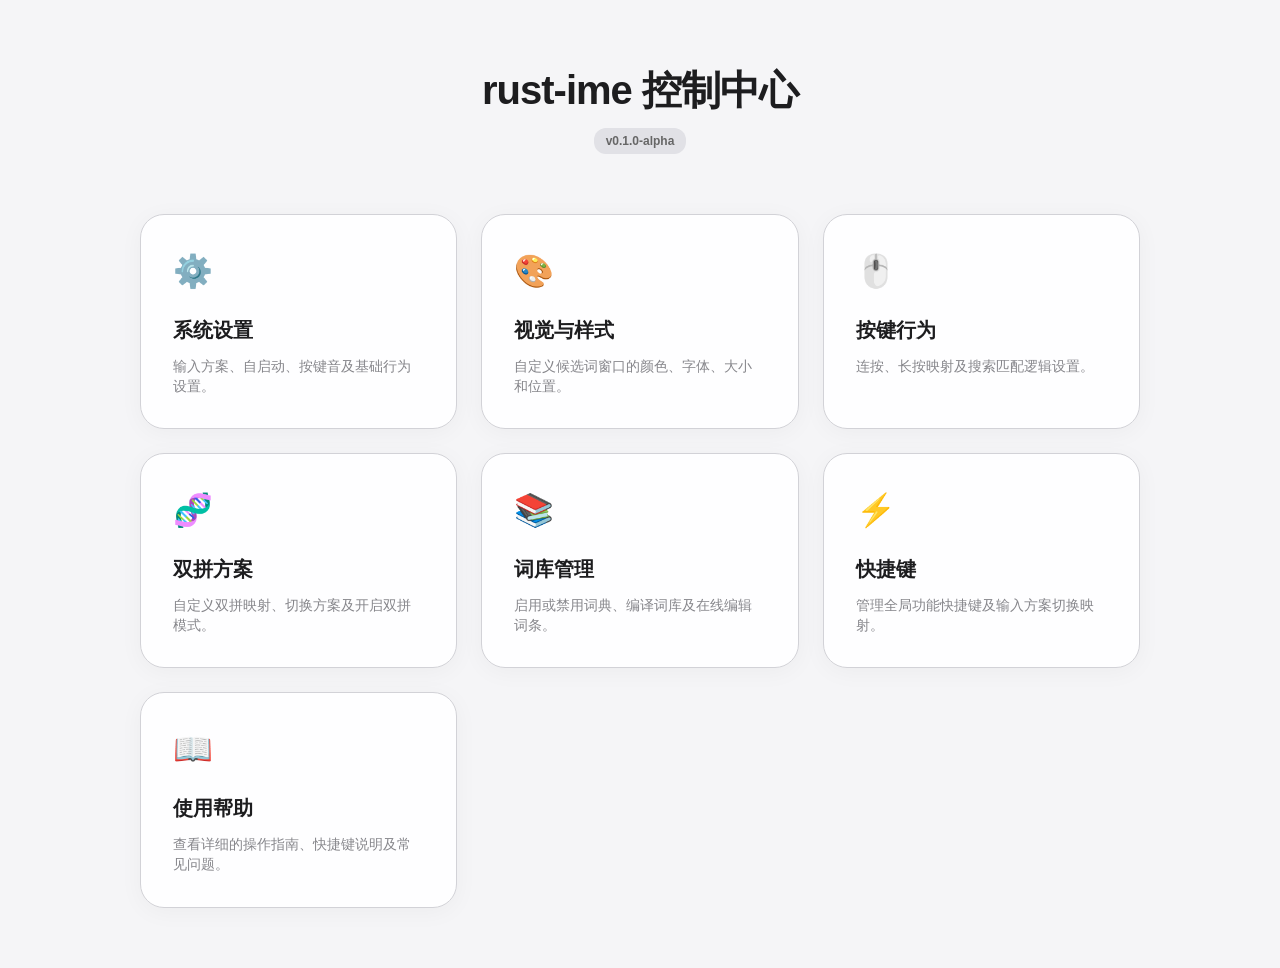
==== static/index.html @ 0a00b8b0 "feat: remove learning mode feature" ====
<!DOCTYPE html>
<html lang="zh-CN">
<head>
    <meta charset="UTF-8">
    <meta name="viewport" content="width=device-width, initial-scale=1.0">
    <title>rust-ime 控制中心</title>
    <link rel="stylesheet" href="/static/css/style.css">
    <style>
        .grid-dashboard {
            display: grid;
            grid-template-columns: repeat(auto-fill, minmax(280px, 1fr));
            gap: 24px;
            margin-top: 40px;
        }

        .nav-card {
            background: var(--apple-card);
            border-radius: 24px;
            padding: 32px;
            text-decoration: none;
            color: var(--apple-text);
            border: 1px solid var(--apple-border);
            transition: all 0.3s cubic-bezier(0.4, 0, 0.2, 1);
            display: flex;
            flex-direction: column;
            gap: 12px;
            box-shadow: 0 4px 24px rgba(0,0,0,0.04);
        }

        .nav-card:hover {
            transform: translateY(-5px);
            box-shadow: 0 12px 40px rgba(0,0,0,0.08);
            border-color: var(--apple-accent);
        }

        .nav-card .icon {
            font-size: 32px;
            margin-bottom: 8px;
        }

        .nav-card h3 {
            margin: 0;
            font-size: 20px;
            font-weight: 600;
        }

        .nav-card p {
            margin: 0;
            font-size: 14px;
            color: var(--apple-secondary);
            line-height: 1.4;
        }

        .logo-area {
            text-align: center;
            margin-bottom: 60px;
        }

        .version {
            display: inline-block;
            background: #e1e1e6;
            padding: 4px 12px;
            border-radius: 12px;
            font-size: 12px;
            font-weight: 600;
            color: #666;
            margin-top: 8px;
        }
    </style>
</head>
<body>
    <div class="container">
        <div class="logo-area">
            <h1>rust-ime 控制中心</h1>
            <span class="version">v0.1.0-alpha</span>
        </div>

        <div class="grid-dashboard">
            <a href="/static/settings/system.html" class="nav-card">
                <div class="icon">⚙️</div>
                <h3>系统设置</h3>
                <p>输入方案、自启动、按键音及基础行为设置。</p>
            </a>

            <a href="/static/settings/appearance.html" class="nav-card">
                <div class="icon">🎨</div>
                <h3>视觉与样式</h3>
                <p>自定义候选词窗口的颜色、字体、大小和位置。</p>
            </a>

            <a href="/static/settings/keybehavior.html" class="nav-card">
                <div class="icon">🖱️</div>
                <h3>按键行为</h3>
                <p>连按、长按映射及搜索匹配逻辑设置。</p>
            </a>

            <a href="/static/settings/doublepinyin.html" class="nav-card">
                <div class="icon">🧬</div>
                <h3>双拼方案</h3>
                <p>自定义双拼映射、切换方案及开启双拼模式。</p>
            </a>

            <a href="/static/settings/dictionary.html" class="nav-card">
                <div class="icon">📚</div>
                <h3>词库管理</h3>
                <p>启用或禁用词典、编译词库及在线编辑词条。</p>
            </a>

            <a href="/static/settings/hotkeys.html" class="nav-card">
                <div class="icon">⚡</div>
                <h3>快捷键</h3>
                <p>管理全局功能快捷键及输入方案切换映射。</p>
            </a>

            <a href="/static/help.html" class="nav-card">
                <div class="icon">📖</div>
                <h3>使用帮助</h3>
                <p>查看详细的操作指南、快捷键说明及常见问题。</p>
            </a>
        </div>
    </div>
</body>
</html>
---- static/css/style.css ----
:root {
    --apple-bg: #f5f5f7;
    --apple-card: rgba(255, 255, 255, 0.95);
    --apple-accent: #0071e3;
    --apple-text: #1d1d1f;
    --apple-secondary: #86868b;
    --apple-border: #d2d2d7;
    --apple-glass: blur(20px) saturate(180%);
}

body {
    font-family: -apple-system, BlinkMacSystemFont, "SF Pro Text", "Myriad Set Pro", "Helvetica Neue", Helvetica, Arial, sans-serif;
    background-color: var(--apple-bg);
    color: var(--apple-text);
    margin: 0;
    padding: 0;
    line-height: 1.5;
}

.container {
    max-width: 1000px;
    margin: 0 auto;
    padding: 60px 20px;
}

header {
    margin-bottom: 40px;
    display: flex;
    align-items: center;
    gap: 20px;
}

.back-link {
    text-decoration: none;
    color: var(--apple-accent);
    font-weight: 500;
    display: flex;
    align-items: center;
    gap: 5px;
}

h1 {
    font-size: 40px;
    font-weight: 700;
    margin: 0;
    letter-spacing: -1px;
}

h2 {
    font-size: 22px;
    font-weight: 600;
    margin: 40px 0 20px;
    border-bottom: 1px solid var(--apple-border);
    padding-bottom: 10px;
}

h3 {
    font-size: 18px;
    font-weight: 600;
    margin: 0 0 10px;
}

.card {
    background: var(--apple-card);
    border-radius: 20px;
    padding: 24px;
    margin-bottom: 24px;
    border: 1px solid var(--apple-border);
    box-shadow: 0 4px 24px rgba(0,0,0,0.06);
}

.setting-item {
    display: flex;
    align-items: center;
    justify-content: space-between;
    padding: 18px 0;
    border-bottom: 1px solid #efefef;
}

.setting-item:last-child {
    border-bottom: none;
}

.info {
    flex: 1;
    margin-right: 20px;
}

.info .title {
    font-weight: 600;
    font-size: 16px;
}

.info .desc {
    font-size: 13px;
    color: var(--apple-secondary);
    margin-top: 4px;
}

input[type="text"], input[type="number"], select {
    background: #ffffff;
    border: 2px solid #8e8e93;
    border-radius: 10px;
    padding: 10px 14px;
    font-size: 14px;
    outline: none;
    transition: all 0.2s;
    color: #000;
    font-weight: 600;
}

input:focus {
    border-color: var(--apple-accent);
    box-shadow: 0 0 0 4px rgba(0,113,227,0.15);
}

.btn {
    background: var(--apple-accent);
    color: white;
    border: none;
    border-radius: 14px;
    padding: 12px 24px;
    font-weight: 600;
    font-size: 15px;
    cursor: pointer;
    transition: all 0.2s;
    box-shadow: 0 4px 12px rgba(0,113,227,0.2);
}

.btn:hover {
    transform: scale(1.02);
    filter: brightness(1.1);
}

.btn-danger {
    background: #ff3b30;
    box-shadow: 0 4px 12px rgba(255, 59, 48, 0.2);
}

.switch {
    position: relative;
    display: inline-block;
    width: 50px;
    height: 28px;
}

.switch input {
    opacity: 0;
    width: 0;
    height: 0;
}

.slider {
    position: absolute;
    cursor: pointer;
    top: 0;
    left: 0;
    right: 0;
    bottom: 0;
    background-color: #d1d1d6;
    transition: .4s;
    border-radius: 34px;
}

.slider:before {
    position: absolute;
    content: "";
    height: 22px;
    width: 22px;
    left: 3px;
    bottom: 3px;
    background-color: white;
    transition: .4s;
    border-radius: 50%;
    box-shadow: 0 2px 4px rgba(0,0,0,0.1);
}

input:checked + .slider {
    background-color: #34c759;
}

input:checked + .slider:before {
    transform: translateX(22px);
}

.color-picker-group {
    display: flex;
    align-items: center;
    gap: 12px;
}

.color-preview {
    width: 40px;
    height: 40px;
    border-radius: 50%;
    border: 2px solid var(--apple-border);
    cursor: pointer;
    padding: 0;
    overflow: hidden;
    box-shadow: 0 2px 8px rgba(0,0,0,0.1);
}

.color-preview input[type="color"] {
    width: 100%;
    height: 100%;
    transform: scale(1.5);
    cursor: pointer;
    border: none;
    background: none;
}

.profile-chip-group {
    display: flex;
    flex-wrap: wrap;
    gap: 10px;
    margin-top: 10px;
}

.profile-chip {
    display: flex;
    align-items: center;
    gap: 8px;
    background: white;
    border: 2px solid var(--apple-border);
    padding: 8px 16px;
    border-radius: 20px;
    cursor: pointer;
    transition: all 0.2s;
    font-weight: 600;
}

.profile-chip.active {
    border-color: var(--apple-accent);
    background: rgba(0,113,227,0.05);
    color: var(--apple-accent);
}

.profile-chip input {
    display: none;
}

.grid-2 {
    display: grid;
    grid-template-columns: 1fr 1fr;
    gap: 20px;
}

.sticky-footer {
    position: fixed;
    bottom: 0;
    left: 0;
    right: 0;
    background: rgba(245, 245, 247, 0.8);
    backdrop-filter: blur(20px);
    border-top: 1px solid var(--apple-border);
    padding: 15px 0;
    display: flex;
    justify-content: center;
    gap: 20px;
    z-index: 100;
}

.status-toast {
    position: fixed;
    bottom: 80px;
    left: 50%;
    transform: translateX(-50%);
    background: rgba(0,0,0,0.85);
    color: white;
    padding: 14px 34px;
    border-radius: 20px;
    display: none;
    z-index: 1000;
    backdrop-filter: blur(10px);
}

/* Keyboard styles */
.keyboard {
    display: flex;
    flex-direction: column;
    gap: 10px;
    background: #d2d2d7;
    padding: 15px;
    border-radius: 15px;
    width: fit-content;
    margin: 20px auto;
}
.keyboard-row {
    display: flex;
    justify-content: center;
    gap: 6px;
}
.kb-key {
    width: 50px;
    height: 50px;
    background: white;
    border-radius: 8px;
    display: flex;
    flex-direction: column;
    align-items: center;
    justify-content: center;
    cursor: pointer;
    box-shadow: 0 2px 4px rgba(0,0,0,0.1);
    transition: all 0.2s;
    user-select: none;
    position: relative;
}
.kb-key:hover {
    transform: translateY(-2px);
    box-shadow: 0 4px 8px rgba(0,0,0,0.15);
    background: #fdfdfd;
}
.kb-key.active {
    border: 2px solid var(--apple-accent);
}
.kb-key.type-diacritic { background: #e1f5fe; }
.kb-key.type-special { background: #fff9c4; }
.kb-key.type-profile { background: #e8f5e9; }
.kb-key-main { font-size: 16px; font-weight: 700; }
.kb-key-sub { font-size: 10px; color: var(--apple-secondary); overflow: hidden; white-space: nowrap; max-width: 45px; text-align: center; }
.kb-edit-box { display: none; background: var(--apple-card); border-radius: 15px; padding: 20px; margin-top: 20px; border: 1px solid var(--apple-border); box-shadow: 0 4px 12px rgba(0,0,0,0.1); }
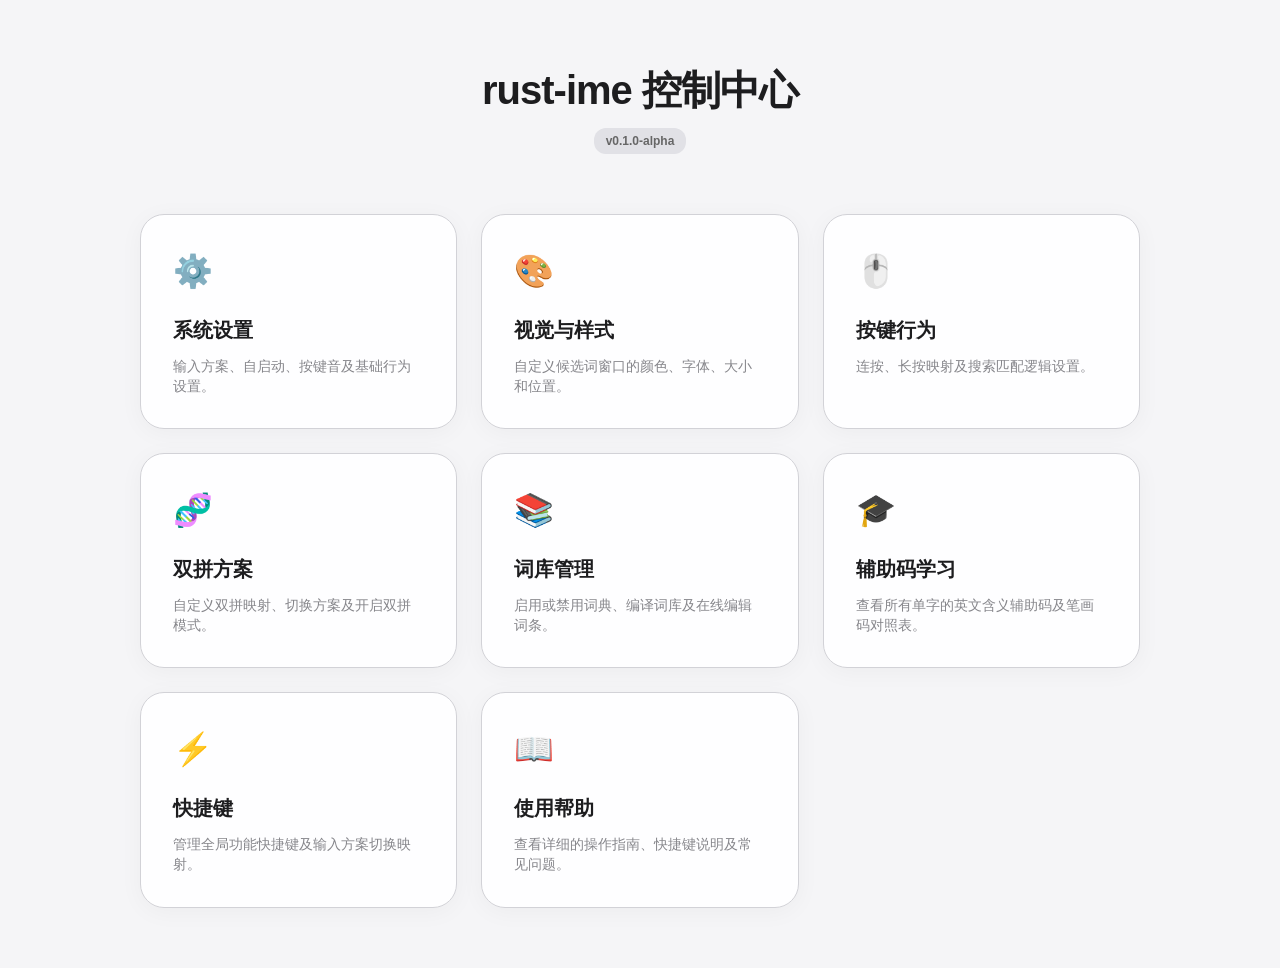
==== commit 8b375977: "Web: Add Character Auxiliary Code Learning page with real dictionary data" ====
--- a/static/index.html
+++ b/static/index.html
@@ -106,6 +106,12 @@
                 <p>启用或禁用词典、编译词库及在线编辑词条。</p>
             </a>
 
+            <a href="/static/settings/dictionary_viewer.html" class="nav-card">
+                <div class="icon">🎓</div>
+                <h3>辅助码学习</h3>
+                <p>查看所有单字的英文含义辅助码及笔画码对照表。</p>
+            </a>
+
             <a href="/static/settings/hotkeys.html" class="nav-card">
                 <div class="icon">⚡</div>
                 <h3>快捷键</h3>
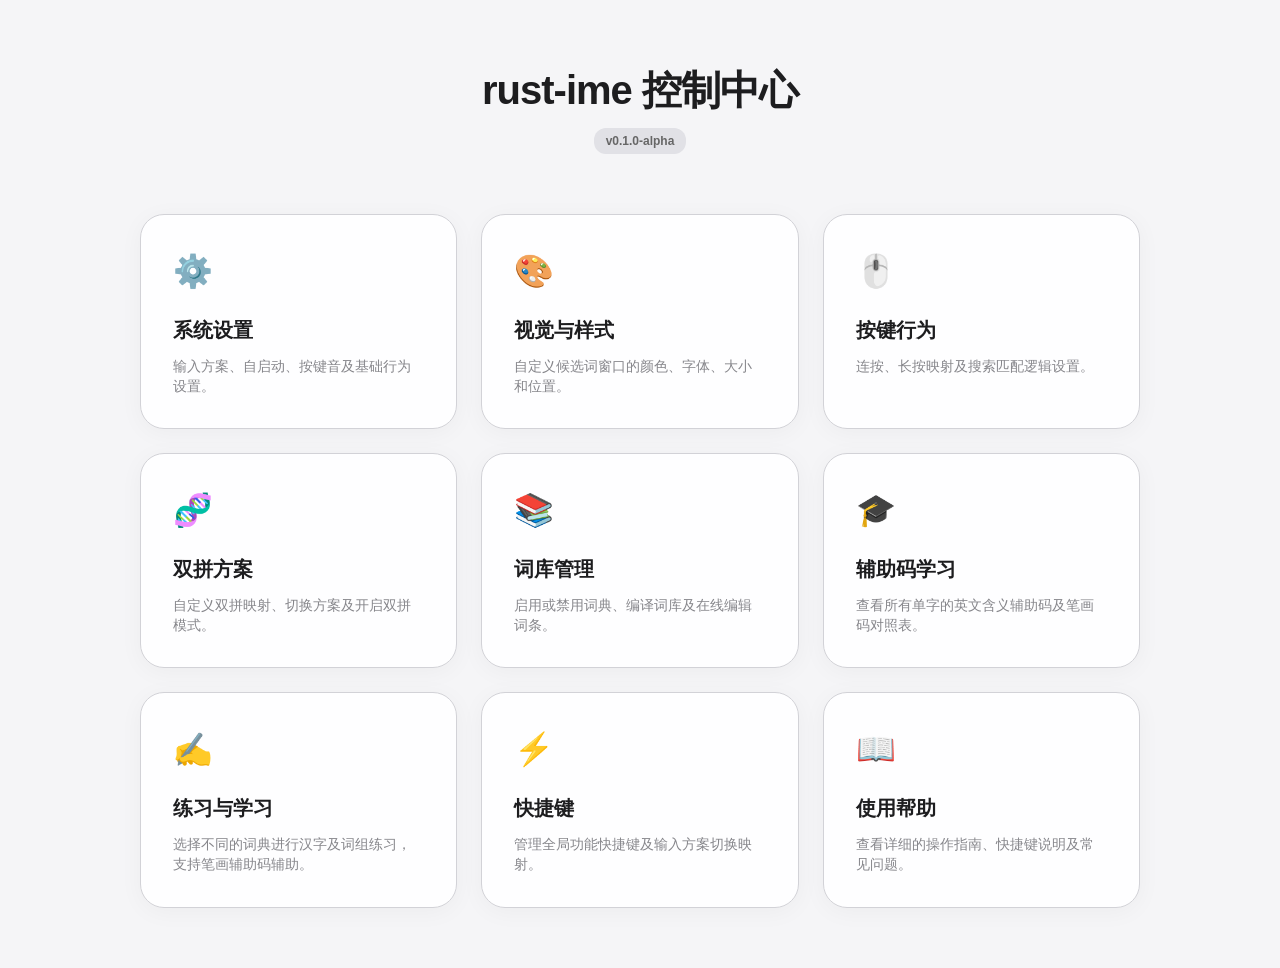
==== commit 6d344a34: "style: finalize candidate UI and add learning mode to dashboard" ====
--- a/static/index.html
+++ b/static/index.html
@@ -112,6 +112,12 @@
                 <p>查看所有单字的英文含义辅助码及笔画码对照表。</p>
             </a>
 
+            <a href="/static/settings/learning.html" class="nav-card">
+                <div class="icon">✍️</div>
+                <h3>练习与学习</h3>
+                <p>选择不同的词典进行汉字及词组练习，支持笔画辅助码辅助。</p>
+            </a>
+
             <a href="/static/settings/hotkeys.html" class="nav-card">
                 <div class="icon">⚡</div>
                 <h3>快捷键</h3>
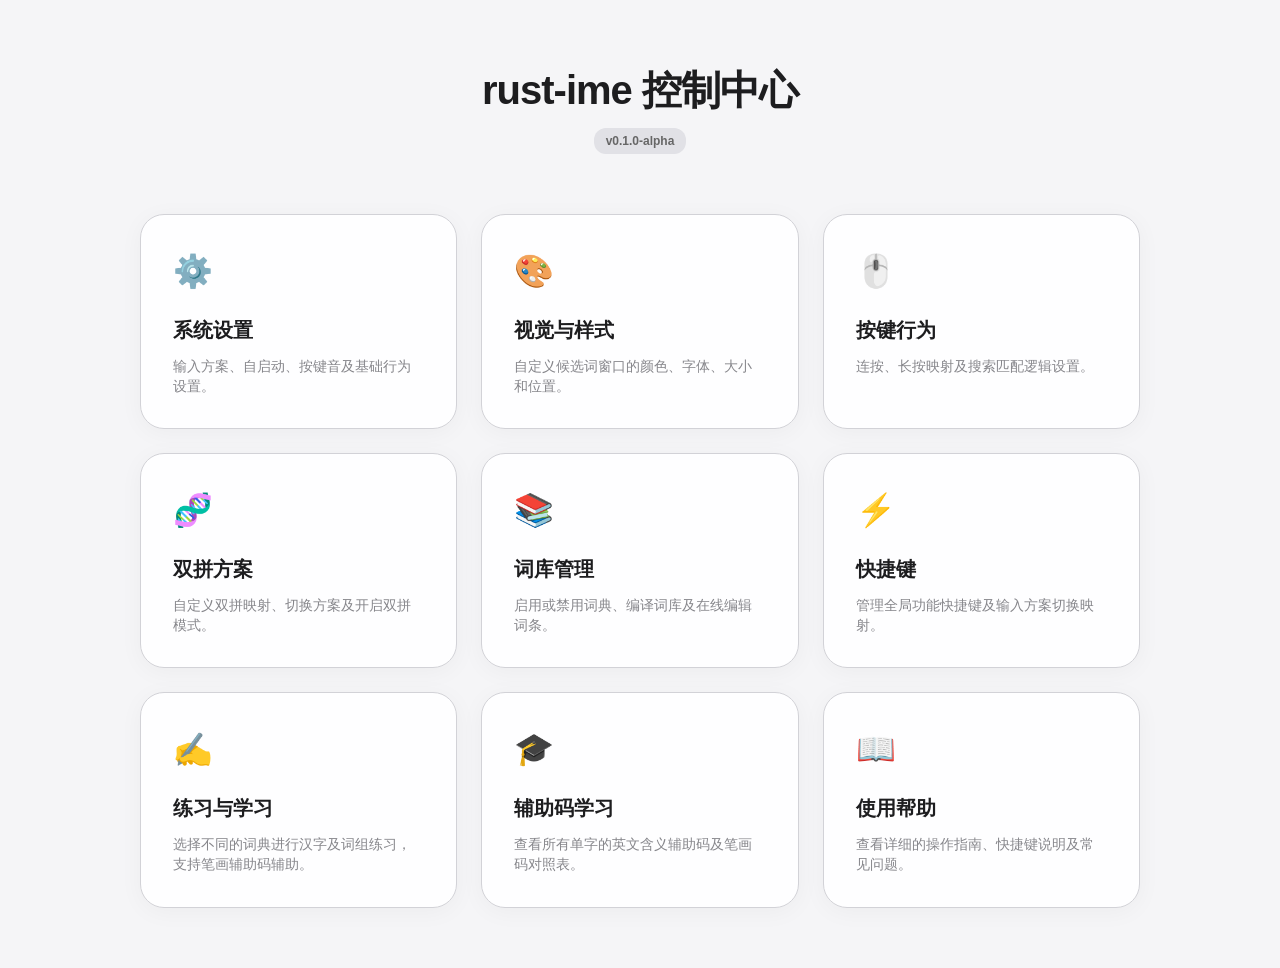
==== commit 959dd5c8: "ui: move Hotkeys entry to the 6th position on dashboard" ====
--- a/static/index.html
+++ b/static/index.html
@@ -106,10 +106,10 @@
                 <p>启用或禁用词典、编译词库及在线编辑词条。</p>
             </a>
 
-            <a href="/static/settings/dictionary_viewer.html" class="nav-card">
-                <div class="icon">🎓</div>
-                <h3>辅助码学习</h3>
-                <p>查看所有单字的英文含义辅助码及笔画码对照表。</p>
+            <a href="/static/settings/hotkeys.html" class="nav-card">
+                <div class="icon">⚡</div>
+                <h3>快捷键</h3>
+                <p>管理全局功能快捷键及输入方案切换映射。</p>
             </a>
 
             <a href="/static/settings/learning.html" class="nav-card">
@@ -118,10 +118,10 @@
                 <p>选择不同的词典进行汉字及词组练习，支持笔画辅助码辅助。</p>
             </a>
 
-            <a href="/static/settings/hotkeys.html" class="nav-card">
-                <div class="icon">⚡</div>
-                <h3>快捷键</h3>
-                <p>管理全局功能快捷键及输入方案切换映射。</p>
+            <a href="/static/settings/dictionary_viewer.html" class="nav-card">
+                <div class="icon">🎓</div>
+                <h3>辅助码学习</h3>
+                <p>查看所有单字的英文含义辅助码及笔画码对照表。</p>
             </a>
 
             <a href="/static/help.html" class="nav-card">
--- a/static/css/style.css
+++ b/static/css/style.css
@@ -130,6 +130,64 @@
 .btn:hover {
     transform: scale(1.02);
     filter: brightness(1.1);
+}
+
+.checkbox-container {
+    display: block;
+    position: relative;
+    padding-left: 28px;
+    margin-bottom: 6px;
+    cursor: pointer;
+    font-size: 14px;
+    user-select: none;
+    color: #586069;
+}
+
+.checkbox-container input {
+    position: absolute;
+    opacity: 0;
+    cursor: pointer;
+    height: 0;
+    width: 0;
+}
+
+.checkmark {
+    position: absolute;
+    top: 2px;
+    left: 0;
+    height: 18px;
+    width: 18px;
+    background-color: #eee;
+    border-radius: 4px;
+    transition: 0.2s;
+}
+
+.checkbox-container:hover input ~ .checkmark {
+    background-color: #ccc;
+}
+
+.checkbox-container input:checked ~ .checkmark {
+    background-color: #0969da;
+}
+
+.checkmark:after {
+    content: "";
+    position: absolute;
+    display: none;
+}
+
+.checkbox-container input:checked ~ .checkmark:after {
+    display: block;
+}
+
+.checkbox-container .checkmark:after {
+    left: 6px;
+    top: 2px;
+    width: 4px;
+    height: 8px;
+    border: solid white;
+    border-width: 0 2px 2px 0;
+    transform: rotate(45deg);
 }
 
 .btn-danger {
@@ -319,3 +377,61 @@
 .kb-key-main { font-size: 16px; font-weight: 700; }
 .kb-key-sub { font-size: 10px; color: var(--apple-secondary); overflow: hidden; white-space: nowrap; max-width: 45px; text-align: center; }
 .kb-edit-box { display: none; background: var(--apple-card); border-radius: 15px; padding: 20px; margin-top: 20px; border: 1px solid var(--apple-border); box-shadow: 0 4px 12px rgba(0,0,0,0.1); }
+
+.checkbox-container {
+    display: block;
+    position: relative;
+    padding-left: 28px;
+    margin-bottom: 6px;
+    cursor: pointer;
+    font-size: 14px;
+    user-select: none;
+    color: #586069;
+}
+
+.checkbox-container input {
+    position: absolute;
+    opacity: 0;
+    cursor: pointer;
+    height: 0;
+    width: 0;
+}
+
+.checkmark {
+    position: absolute;
+    top: 2px;
+    left: 0;
+    height: 18px;
+    width: 18px;
+    background-color: #eee;
+    border-radius: 4px;
+    transition: 0.2s;
+}
+
+.checkbox-container:hover input ~ .checkmark {
+    background-color: #ccc;
+}
+
+.checkbox-container input:checked ~ .checkmark {
+    background-color: #0969da;
+}
+
+.checkmark:after {
+    content: "";
+    position: absolute;
+    display: none;
+}
+
+.checkbox-container input:checked ~ .checkmark:after {
+    display: block;
+}
+
+.checkbox-container .checkmark:after {
+    left: 6px;
+    top: 2px;
+    width: 4px;
+    height: 8px;
+    border: solid white;
+    border-width: 0 2px 2px 0;
+    transform: rotate(45deg);
+}
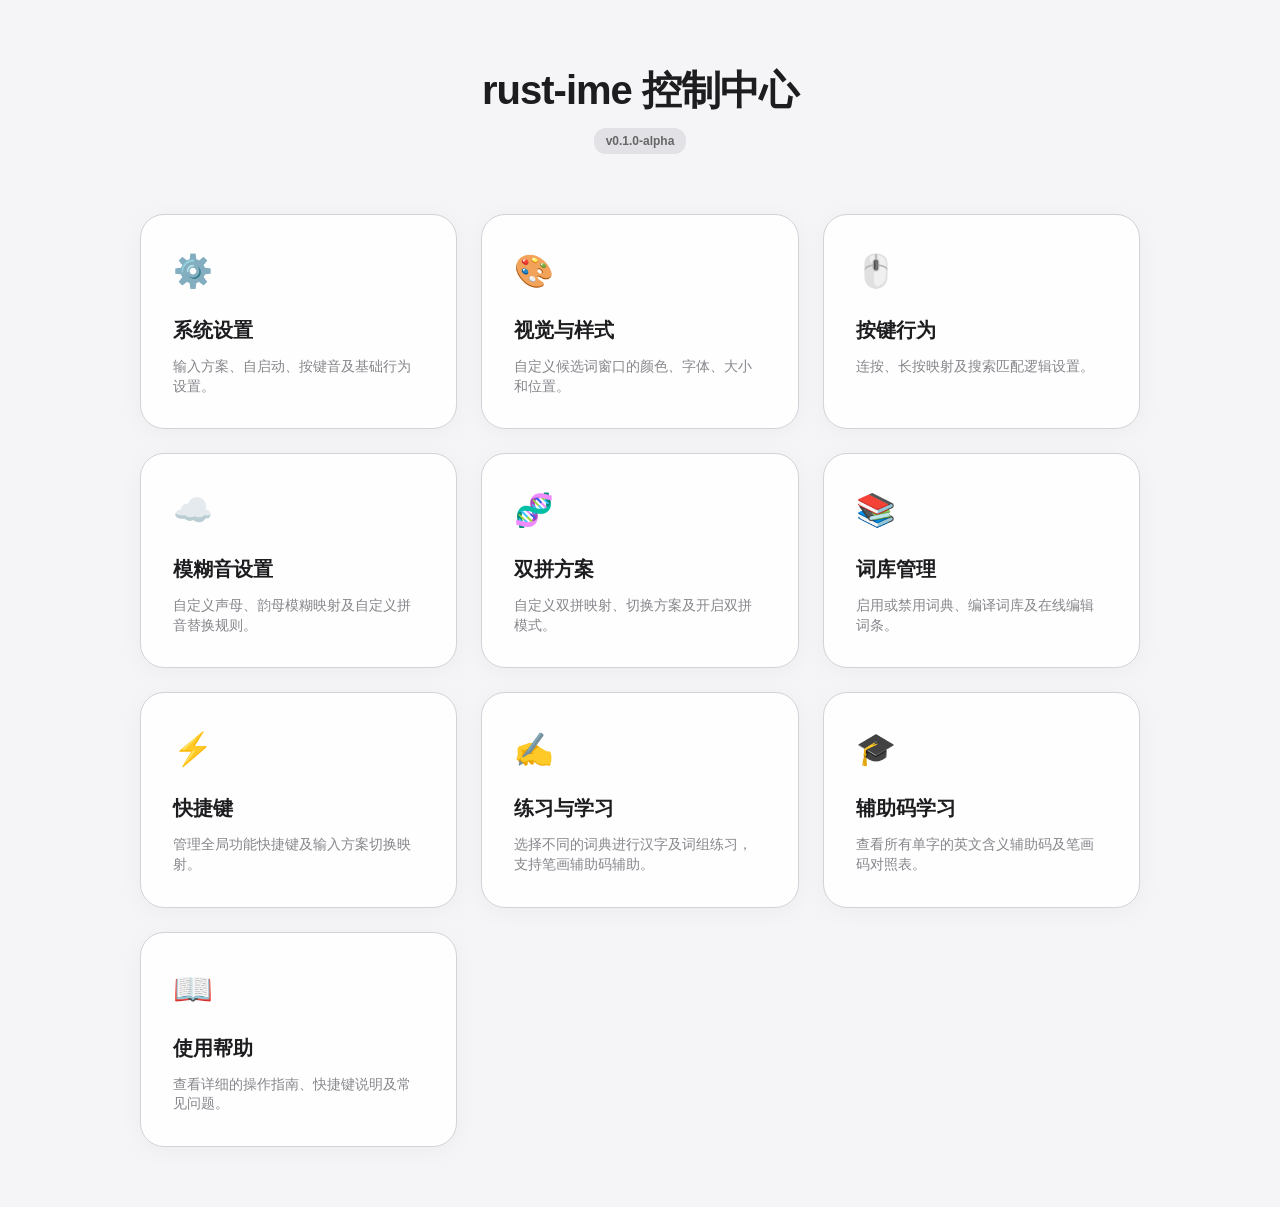
==== commit 4a27125e: "feat: support custom fuzzy pinyin mappings and add web configuration page" ====
--- a/static/index.html
+++ b/static/index.html
@@ -94,6 +94,12 @@
                 <p>连按、长按映射及搜索匹配逻辑设置。</p>
             </a>
 
+            <a href="/static/settings/fuzzy.html" class="nav-card">
+                <div class="icon">☁️</div>
+                <h3>模糊音设置</h3>
+                <p>自定义声母、韵母模糊映射及自定义拼音替换规则。</p>
+            </a>
+
             <a href="/static/settings/doublepinyin.html" class="nav-card">
                 <div class="icon">🧬</div>
                 <h3>双拼方案</h3>
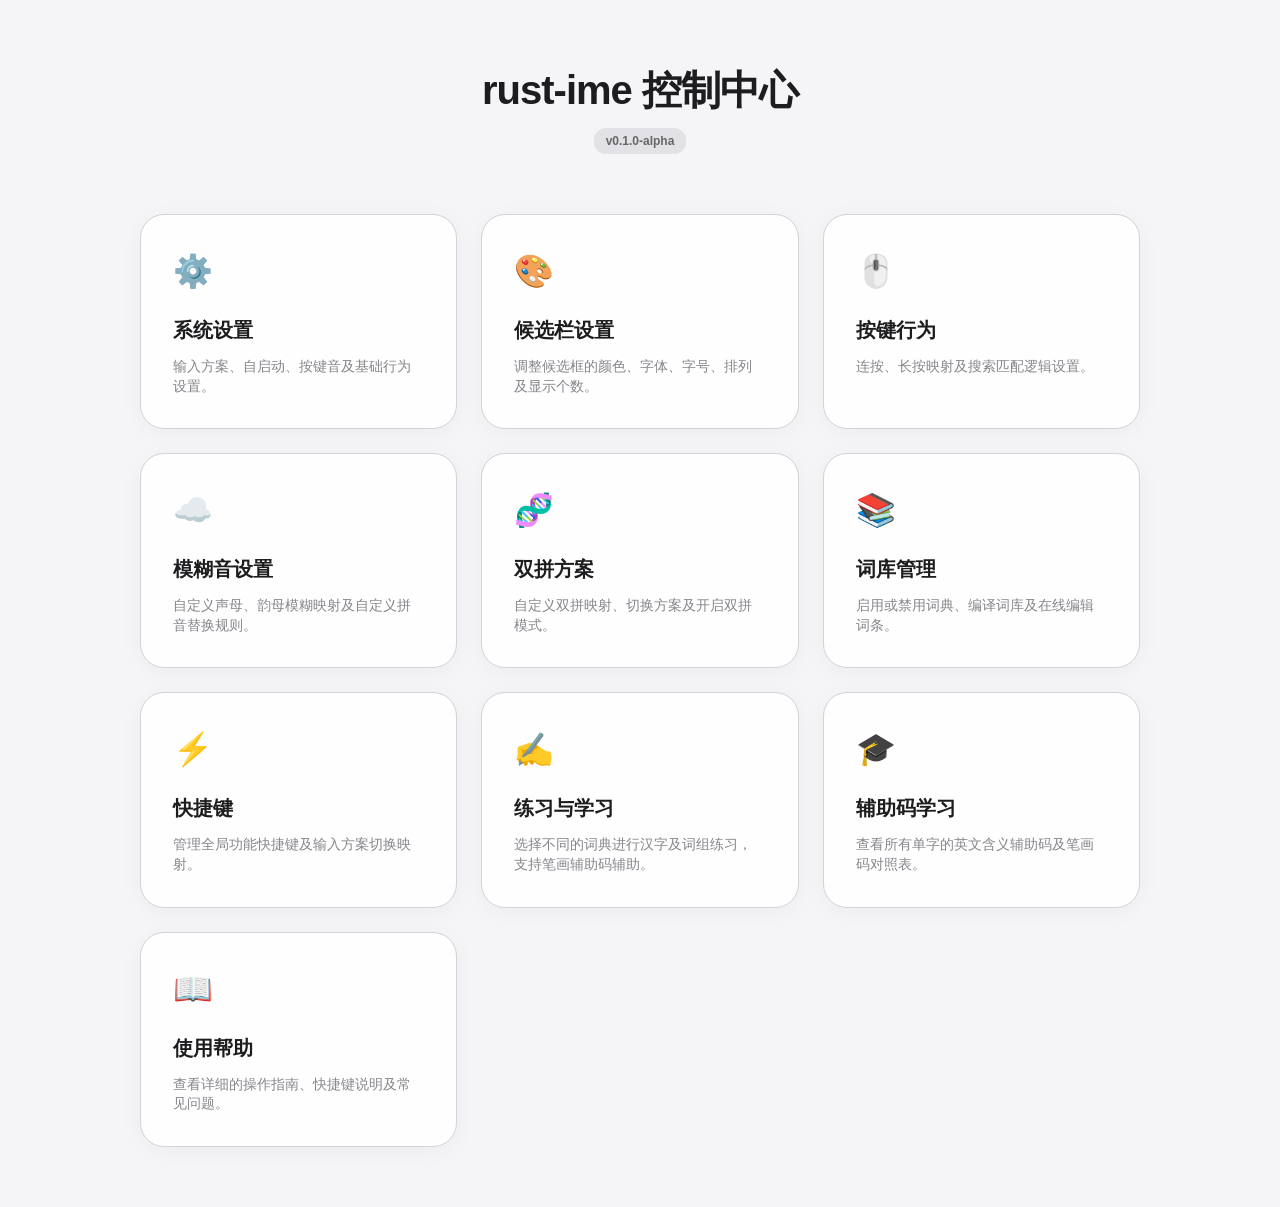
==== commit 9de12f20: "refactor: rename visuals to candidate bar settings and fix candidate count logic" ====
--- a/static/index.html
+++ b/static/index.html
@@ -84,8 +84,8 @@
 
             <a href="/static/settings/appearance.html" class="nav-card">
                 <div class="icon">🎨</div>
-                <h3>视觉与样式</h3>
-                <p>自定义候选词窗口的颜色、字体、大小和位置。</p>
+                <h3>候选栏设置</h3>
+                <p>调整候选框的颜色、字体、字号、排列及显示个数。</p>
             </a>
 
             <a href="/static/settings/keybehavior.html" class="nav-card">
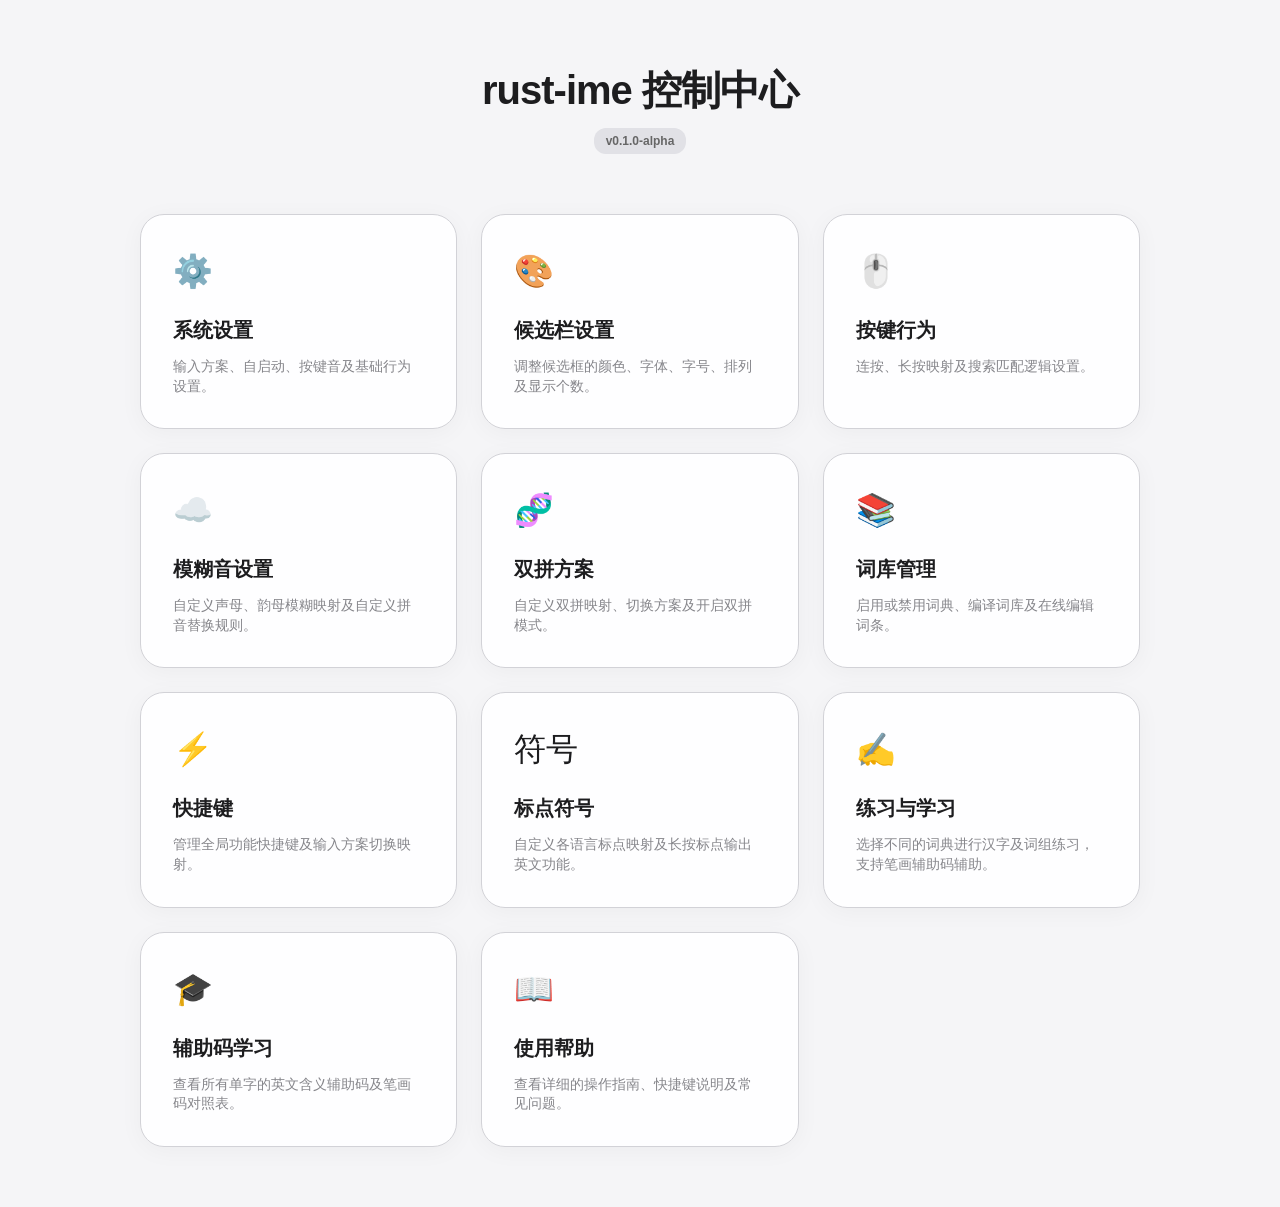
==== commit 1a18e410: "feat(ime): customizable multi-language punctuation and long-press to output English punctuation" ====
--- a/static/index.html
+++ b/static/index.html
@@ -118,6 +118,12 @@
                 <p>管理全局功能快捷键及输入方案切换映射。</p>
             </a>
 
+            <a href="/static/settings/punctuation.html" class="nav-card">
+                <div class="icon">符号</div>
+                <h3>标点符号</h3>
+                <p>自定义各语言标点映射及长按标点输出英文功能。</p>
+            </a>
+
             <a href="/static/settings/learning.html" class="nav-card">
                 <div class="icon">✍️</div>
                 <h3>练习与学习</h3>
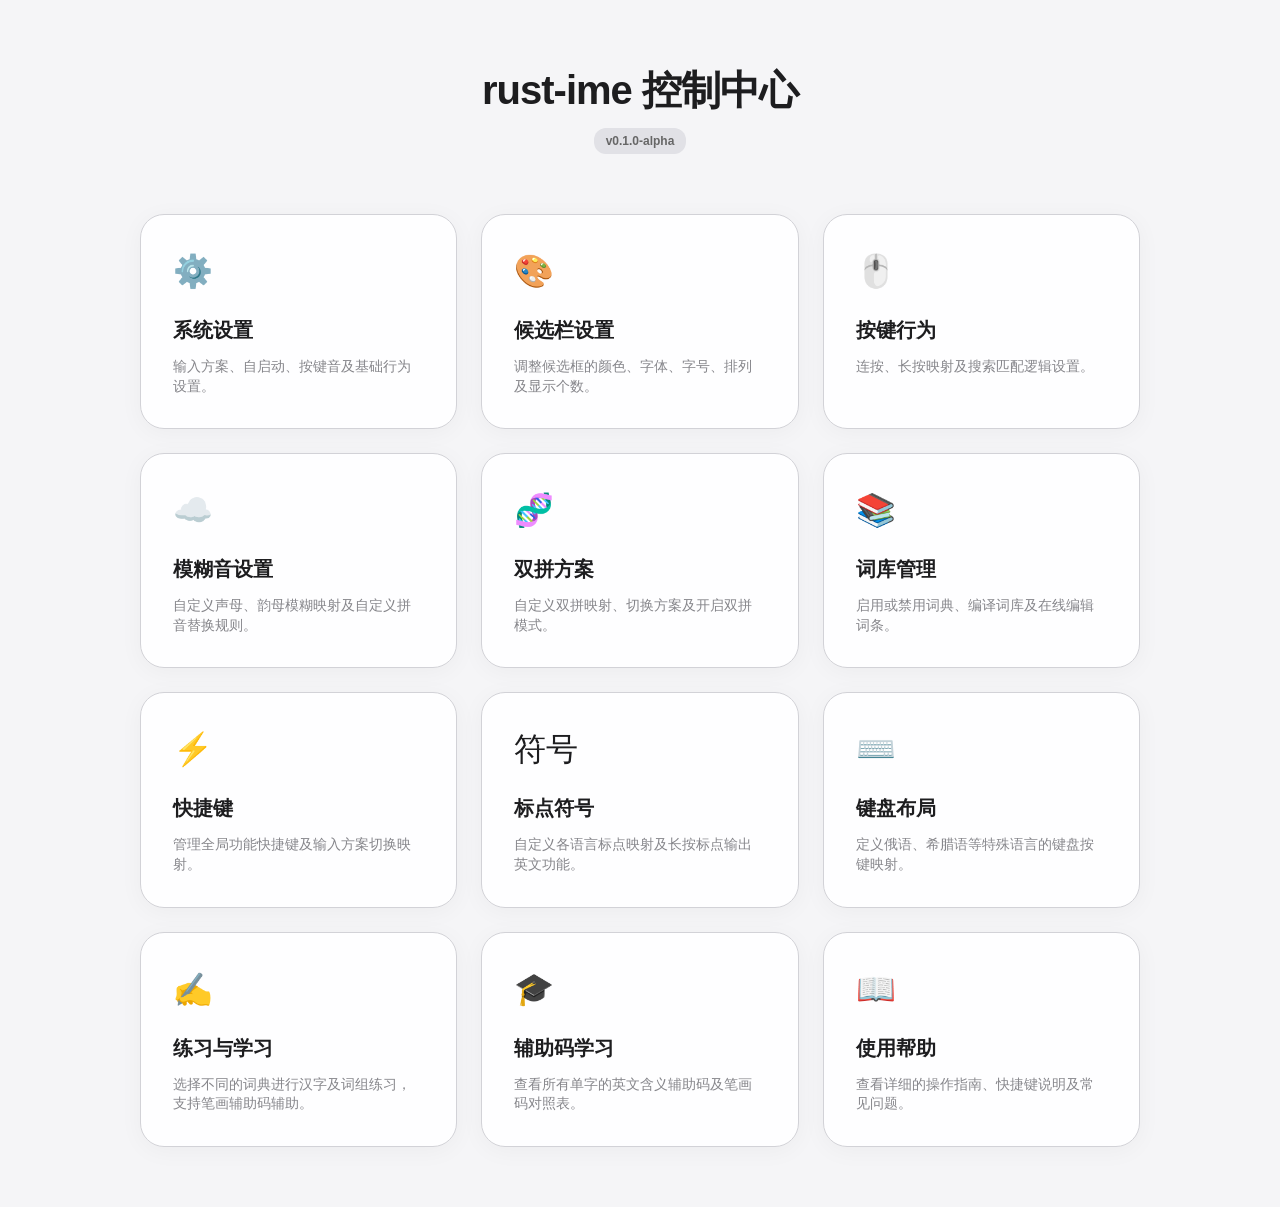
==== commit 18d9b0a5: "feat(ime): customizable keyboard layouts for Russian, Greek, etc." ====
--- a/static/index.html
+++ b/static/index.html
@@ -124,6 +124,12 @@
                 <p>自定义各语言标点映射及长按标点输出英文功能。</p>
             </a>
 
+            <a href="/static/settings/layout.html" class="nav-card">
+                <div class="icon">⌨️</div>
+                <h3>键盘布局</h3>
+                <p>定义俄语、希腊语等特殊语言的键盘按键映射。</p>
+            </a>
+
             <a href="/static/settings/learning.html" class="nav-card">
                 <div class="icon">✍️</div>
                 <h3>练习与学习</h3>
